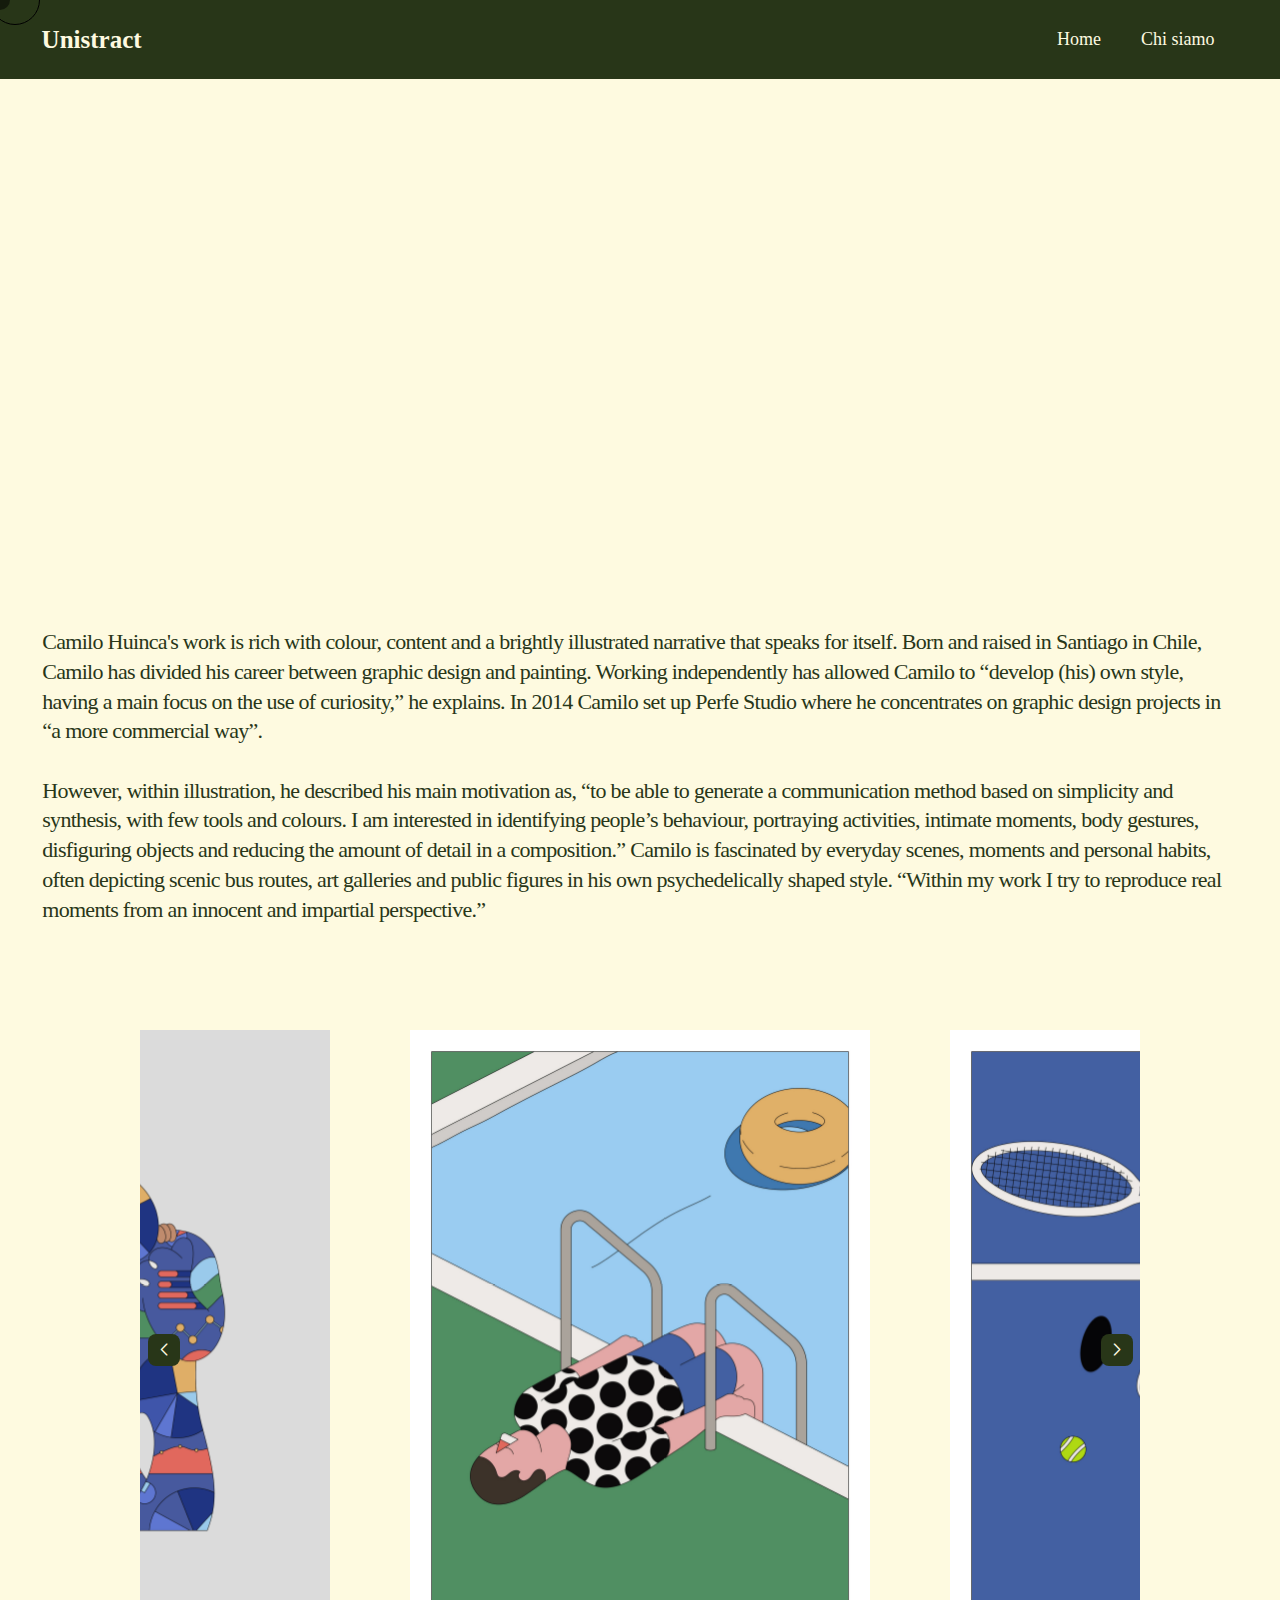
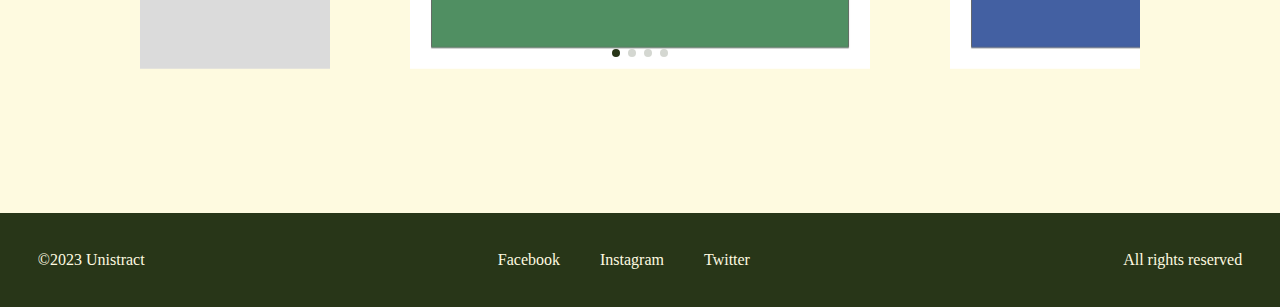
==== html/01-Huinca.html @ f63adc56 "v1" ====
<!DOCTYPE html>
<html lang="en">
<head>
    <meta charset="UTF-8">
    <meta http-equiv="X-UA-Compatible" content="IE=edge">
    <meta name="viewport" content="width=device-width, initial-scale=1.0">
    <link rel="preconnect" href="https://fonts.googleapis.com">
    <link rel="preconnect" href="https://fonts.gstatic.com" crossorigin>
    <!-- <script src="https://code.jquery.com/jquery-3.6.0.min.js"></script> JQUERY IN CLOUD -->


    <script src="/js/main.js"></script>
    <link rel="stylesheet" href="/css/style.css">
    <link rel="stylesheet" href= "/css/swiper-bundle.min.css">
    <link rel="stylesheet" href="/sass/style3.css">
    <title>Document</title>
 </head>
 <body>
    <div class="cursor"></div>
    <div class="cursor2"></div>
    <header class="container">
        <div class="logo">
            <a href="/index.html">Unistract</a>
        </div>
    
        <nav>
            <ul>
                <li><a href="#">Home</a></li>
                <li><a href="#">Chi siamo</a></li>
            </ul>
        </nav>
    </header>

    <main>
    <section class="titolo-artista">
        <img src="/immagini/01-huinca/huinca.png"
        <h1>Camillo<br>Huinca</h1>
     </section>
     <section class="grosso-paragrafo">
        <p>Camilo Huinca's work is rich with colour, content and a brightly illustrated narrative that speaks for itself. Born and raised in Santiago in Chile, Camilo has divided his career between graphic design and painting. Working independently has allowed Camilo to “develop (his) own style, having a main focus on the use of curiosity,” he explains. In 2014 Camilo set up Perfe Studio where he concentrates on graphic design projects in “a more commercial way”.<br><br> However, within illustration, he described his main motivation as, “to be able to generate a communication method based on simplicity and synthesis, with few tools and colours. I am interested in identifying people’s behaviour, portraying activities, intimate moments, body gestures, disfiguring objects and reducing the amount of detail in a composition.” Camilo is fascinated by everyday scenes, moments and personal habits, often depicting scenic bus routes, art galleries and public figures in his own psychedelically shaped style. “Within my work I try to reproduce real moments from an innocent and impartial perspective.”</p>
      </section>
      <section class="section2 slider-section">
        <div class="container2 slider-column">
          <div class="swiper swiper-slider">
            <div class="swiper-wrapper">
              <img class="swiper-slide" src="/immagini/01-huinca/1.png" alt="Swiper">
              <img class="swiper-slide" src="/immagini/01-huinca/2.png" alt="Swiper">
              <img class="swiper-slide" src="/immagini/01-huinca/3.png" alt="Swiper">
              <img class="swiper-slide" src="/immagini/01-huinca/4.png" alt="Swiper">

            </div>
            <span class="swiper-pagination"></span>
            <span class="swiper-button-prev"></span>
            <span class="swiper-button-next"></span>
          </div>
        </div>
      </section>

    </main>


    
    <footer>
     <footer class="footer-container">
      <div class="Copyright">
        <h3>©2023 Unistract</h3>
      </div>
      <nav>
        <ul>
            <li><a href="#" target="_blank">Facebook</a></li>
            <li><a href="#" target="_blank">Instagram</a></li>
            <li><a href="#" target="_blank">Twitter</a></li>
        </ul>
      </nav>
      <div class="Copyright2">
        <h3>All rights reserved</h3>
      </div>
     </footer>
    </footer>
    
</body>

<script type="text/javascript" src="/js/slick.min.js"></script>
<script src="/js/swiper-bundle.min.js"></script>
<script src="/js/swiper-mio.js"></script>

</html>
---- css/style.css ----
::selection {
  background-color: rgb(12, 12, 12);
  color:rgb(240, 233, 233) 
}

html {
  cursor: none;
}

a:hover {
  cursor: none;
}

.cursor {
  width: 50px;
  height: 50px;
  border-radius: 100%;
  border: 1px solid black;
  transition: all 200ms ease-out;
  position: fixed;
  pointer-events: none;
  left: 0;
  top: 0;
  transform: translate(calc(-50% + 15px), -50%);
  z-index: 9999;
}

.cursor2 {
  width: 20px;
  height: 20px;
  border-radius: 100%;
  background-color: black;
  opacity: .5;
  position: fixed;
  transform: translate(-50%, -50%);
  pointer-events: none;
  transition: width .3s, height .3s, opacity .3s;
  z-index: 9998;
}

.cursorinnerhover {
  width: 50px;
  height: 50px;
  opacity: .5;
  
}

.hover {
  background-color: #fcc36f;
  transition: transform .12s;
  opacity: 0.5;
  pointer-events: none;

}



/*.card:hover .image .hover {
  background-color: #fcc36f;
  pointer-events: auto;

}*/



/* Funziona SOLO su Firefox */
* {
  scrollbar-width: none;
  /* scrollbar-width: auto;*/
  /* scrollbar-gutter: stable both-edges;*/
   /*scrollbar-color: #283618 #ebe3b4;;*/
  
}

/* Funziona su Chrome, Edge, e Safari */
*::-webkit-scrollbar {
  width: 16px;
}

*::-webkit-scrollbar-track {
  background: #283618;
}

*::-webkit-scrollbar-thumb {
  background-color: #FEFAE0;
  border-radius: 30px;
  border: 4px solid #283618;
}

body{
margin:0px;
background-color:#FEFAE0;
}

header {
  align-items: center;
  display: flex;
  justify-content: space-between;
  background-color: #283618;
  padding: 2%;
}

header div.logo {
  display: flex;
  align-items: center;
}

header div.logo a{
  color: #FEFAE0;
  font-family: 'Poppins';
  font-weight: 700;
  margin: 0 0 0 16px;
  font-size: 25px;
  display: flex;
}

header div.logo a:hover{
  color:#85D32C;
}

header a {
  font-family: 'Poppins';
  font-weight: 500;
  text-decoration: none;
  font-size: 18px;
  color: #FEFAE0;
}

header a:hover {
  font-family: 'Poppins';
  text-decoration: none;
  color:#85D32C;
}

header ul {
  margin: 0%;
  list-style-type: none;
  display: flex;
  align-items: center;
}

header li {
  display: inline-block;
  padding: 0 40px 0 0;  /* prima cifra top seconda cifra right terza bottom quarta top */
}

section.titolo {
padding: 2%;
font-size: 115px;
font-family: 'Poppins';
font-weight: 700;
color: #283618;
line-height: 155%;
letter-spacing: -9px;
opacity: 0;
animation: text-in 1.2s ease-in-out forwards;
}

@keyframes text-in {
from {
  opacity: 0;
  transform: translateX(-70%);
}
to {
  opacity: 1;
  transform: translateX(0);
}
}

.grid, .card {
max-width: 1200px;
margin: auto; /* centro l'elemento nella pagina */
padding: 10px;

}

.grid {
margin: 60px auto;
display: grid;
grid-template-columns: repeat(auto-fit, minmax(350px, 1fr));
/* grid-template-columns: 1fr 1fr 1fr; */
gap: 100px;


}

.grid{
color:#283618;
font-weight: 500;
}

.grid h2 {
padding: 0%;
margin: 5% 0 0 0;
font-size: 40px;
font-family: 'Poppins';
font-weight: 500;
line-height: 155%;
letter-spacing: -1px;
text-align: center;

}

.grid :hover {
color:#85D32C;
}

.card {
transition: transform 0.23s ease-in-out, opacity 0.5s ease-in-out; /*durata animazione zoom card e durata opacità reveal delle card*/
transform-origin: center;
position: relative;
opacity: 0; /* Inizialmente impostiamo l'opacità a 0 */

}

.card:hover {
transform: scale(1.05);

}

.card img {
max-width: 100%;
position: relative;

}

/* Aggiungiamo una classe "appear" alle card quando si scorre la pagina */
.card.appear {
opacity: 1;
}

main {
/*background-color: rgb(226, 4, 4);*/
margin: 0 0 80px 0;
}

footer {
  max-width:100% ;
align-items: center;
display: flex;
justify-content: space-between;
background-color: #283618;
padding: 1.5%;
}

footer div.Copyright {

display: flex;
align-items: center;
}

.footer-container{
width: 100%;
}

footer a, footer h3 {
font-family: 'Poppins';
font-weight: 400;
text-decoration: none;
font-size: 16px;
color: #FEFAE0;
}

footer a:hover {
font-family: 'Poppins';
text-decoration: none;
color:#85D32C;
}

footer ul {
margin: 0%;
list-style-type: none;
display: flex;
align-items: center;
text-align: center;

margin: 0px 0px 0px 20px;
}

footer li {
display: inline-block;
padding: 0 40px 0 0;
}

@media (max-width:1200px) {
  html {
    cursor: default;
  }
  
  a:hover {
    cursor: pointer;
  }
  
  .cursor {
    opacity: 0;
  }
  
  .cursor2 {
    opacity: 0;
  }
  
  .cursorinnerhover {
    opacity: 0;
    
  }
  
  .hover {
    opacity: 0;
  
  }
}

@media (max-width: 1050px) { /* se la finestra ha una larghezza minore di 400px, fai lo sfondo verde. Questa istruzione sovrascrive la precedente, se la cancello lo sfondo sarà sempre giallo */
.grid {
 background-color: aqua;
}
section.titolo {
  padding: 2%;
  font-size: 99px;
  line-height: 155%;
  letter-spacing: -9px;
  }
  
.testo h2 {
font-size:35px;
}
}

@media (max-width: 950px) { /* se la finestra ha una larghezza minore di 400px, fai lo sfondo verde. Questa istruzione sovrascrive la precedente, se la cancello lo sfondo sarà sempre giallo */
.grid {
    background: chartreuse;
}
section.titolo {
  padding: 2%;
  font-size: 92px;
  line-height: 155%;
  letter-spacing: -9px;
  }
.testo h2 {
  font-size:34px;
 }

/*header {
    flex-direction: column;
    gap: 10px;
} */
}

@media (max-width: 875px) { /* se la finestra ha una larghezza minore di 400px, fai lo sfondo verde. Questa istruzione sovrascrive la precedente, se la cancello lo sfondo sarà sempre giallo */
.grid {
    background: rgb(255, 0, 170);
    grid-template-columns: repeat(auto-fit, minmax(450px, 1fr));
}
section.titolo {
  padding: 2%;
  font-size: 105px;
  line-height: 155%;
  letter-spacing: -9px;
  }
.testo h2 {
  font-size:42px;
 }

}
 
@media (max-width: 835px) { /* se la finestra ha una larghezza minore di 400px, fai lo sfondo verde. Questa istruzione sovrascrive la precedente, se la cancello lo sfondo sarà sempre giallo */
  .grid {
      background: rgb(0, 89, 255);
      grid-template-columns: repeat(auto-fit, minmax(350px, 1fr));
  }

  .grid h2 {
    font-size:42px;
   }
   header {
    padding: 4%;
  }
  
  header div.logo a{
    margin: 0 0 0 1px;
    font-size: 25px;

  }
  
  header a {
    font-size: 16px;
  }
  
  header li {
    padding: 0 29px 0 0;  /* prima cifra top seconda cifra right terza bottom quarta top */
  }
  header ul{
    padding: 0%;

    margin: 0px -8px 0px 0px;
  }
  
  footer {
  padding: 1.5%;
  }
  
  footer a, footer h3 {
  font-size: 13px;
  }
  
  footer ul {
  margin: 0%;
  margin: 0px 0px 0px 20px;

  }
  
  footer li {
  padding: 0 20px 0 0;

  }




  }

  @media (max-width: 630px) {
    .grid{
     background: rgb(175, 8, 226);;
    }
    .card {
      width:75%;
     }
     .grid h2 {
      font-size:36px;
     }
     section.titolo {
      padding: 2%;
      font-size: 101px;
      line-height: 155%;
      letter-spacing: -7px;

      }
      footer {
        padding: 2.5%;
        }
        
        footer a, footer h3 {
        font-size: 13px;
        }
        
        footer ul {
        margin: 0%;
        margin: 0px 0px 0px 20px;
      
        }
        
        footer li {
        padding: 0 20px 0 0;
      
        }
      
     
  }

  @media (max-width: 585px) {
    .grid{
     background: rgb(0, 255, 76);;
    }
    .card {
      width:75%;
     }
     .grid h2 {
      font-size:28px;
     }
     section.titolo {
      padding: 2%;
      font-size: 77px;
      line-height: 155%;
      letter-spacing: -7px;

      }
      footer {
        padding: 2.5%;
        }
        
        footer a, footer h3 {
        font-size: 9px;
        }
        
        footer ul {
        margin: 0%;
        margin: 0px 0px 0px 20px;
      
        }
        
        footer li {
        padding: 0 20px 0 0;
      
        }
        .Copyright2 h3{
          margin: 0px 1px 0px 0px;

        }
  }
  

   
   @media (max-width: 430px) { /* se la finestra ha una larghezza minore di 400px, fai lo sfondo verde. Questa istruzione sovrascrive la precedente, se la cancello lo sfondo sarà sempre giallo */
    .grid {
        background: rgb(255, 153, 0);
        grid-template-columns: repeat(auto-fit, minmax(350px, 1fr));
        padding: 0% 0 0 0;
    }
    section.titolo {
      padding: 2%;
      font-size: 70px;
      line-height: 155%;
      letter-spacing: -7px;

      }
      .grid h2 {
        font-size:32px;
       }
       .card {
        width:73%;
       }
       
       header {
        padding: 5%;
      }
      
      header div.logo a{
        margin: 0 0 0 1px;
        font-size: 25px;

      }
      
      header a {
        font-size: 14px;
      }
      
      header li {
        padding: 0 20px 0 0;  /* prima cifra top seconda cifra right terza bottom quarta top */
      }
      header ul{
        padding: 0%;

        margin: 0px -8px 0px 0px;
      }
      footer {
        padding: 2.5%;
        }
        
        footer a, footer h3 {
        font-size: 8px;
        }
        
        footer ul {
        margin: 0%;
          margin: 0px 0px 0px -14px;
      
        }
        
        footer li {
          margin: 0px 0px 0px 20px;
          padding: 0 0px 0 0;

      
        }
        .Copyright2 h3{
          margin: 0px 1px 0px 0px;
   
        }

      }


     @media (max-width: 383px) { /* se la finestra ha una larghezza minore di 400px, fai lo sfondo verde. Questa istruzione sovrascrive la precedente, se la cancello lo sfondo sarà sempre giallo */
      .grid {
          background: rgb(255, 0, 0);
          grid-template-columns: repeat(auto-fit, minmax(350px, 1fr));
          gap:70px;

 
      }
      section.titolo {
        padding: 2%;
        font-size: 62px;
        line-height: 155%;
        letter-spacing: -6px;
        }
      .grid h2 {
        font-size:32px;
       }
       .card {
        width:80%;
       }
       header {
        padding: 5%;
      }
      
      header div.logo a{
        margin: 0 0 0 1px;
        font-size: 23px;

      }
      
      header a {
        font-size: 14px;
      }
      
      header li {
        padding: 0 20px 0 0;  /* prima cifra top seconda cifra right terza bottom quarta top */
      }
      header ul{
        padding: 0%;

        margin: 0px -8px 0px 0px;
      }
      footer {
        padding: 2.5%;
        }
        
        footer a, footer h3 {
        font-size: 6px;
        }
        
        footer ul {
          margin: 0%;
            margin: 0px 0px 0px -14px;
        
          }
          
          footer li {
            margin: 0px 0px 0px 20px;
            padding: 0 0px 0 0;
          }
        .Copyright2 h3{
          margin: 0px 1px 0px 0px;
   
        }
      }

/*----------------------------------------------------------------------
------------------------------------------------------------------------
------------------------------------------------------------------------
----------------------------------------------------------------------*/

/* pagina illustratori */




.titolo-artista   {
overflow: hidden;
display: flex; /* Aggiunge il modello di box-flex */
align-items: center; /* Allinea verticalmente al centro */
margin: 70px 0px 0px 0px;
padding: 1%;
font-size: 130px;
font-family: 'Poppins';
font-weight: 700;
color: #283618;
line-height: 100%;
letter-spacing: -6px;
opacity: 0;
animation: text-in 1.2s ease-in-out forwards;


/* opacity: 0; */
/* animation: text-in 1.2s ease-in-out forwards; */

}

.titolo-artista img {


  max-width: 100%;
  padding: 2%;
  float: left; /* Posizionamento a sinistra */
  margin: 0px 20px 0px 0px; /* Aggiusta lo spazio tra l'immagine e il testo */
  /* opacity: 0; */
  /* animation: text-in 1.2s ease-in-out forwards; */
   /* background-color: rgb(179, 255, 0); */

}

.titolo-artista h1 {
  margin: 0; /* Rimuove il margine predefinito del titolo */
  
}

.grosso-paragrafo {
 
display: flex; /* Aggiunge il modello di box-flex */
 align-items: left; /* Allinea verticalmente al centro */
 padding: 3.3%;
 font-size: 22px;
 font-family: 'Poppins';
 font-weight: 500;
 color: #283618;
 line-height: 135%;
 letter-spacing: -0.7px;
 transition: opacity 0.5s ease-in-out;
 opacity: 1;

}

/* @media screen and (max-width: 600px) {
  .titolo-artista {
    display: flex;
    flex-direction: column;
    align-items: center;
    font-size: 100px;
    text-align: center;
    line-height: 93%;
    background-color: #fcc36f;
    margin: 30px 0 50px 0;
  }

  
  .titolo-artista img {
    margin: 0 0 20px ;
  }
} */

    @media (max-width: 1055px) {
      main{
        background-color: darkgreen;
      }
      .titolo-artista {
        overflow: hidden;
        display: flex; /* Aggiunge il modello di box-flex */
        align-items: center; /* Allinea verticalmente al centro */
        margin: 70px 0px 0px 0px;
        padding: 1%;
        font-size: 105px;
        line-height: 100%;
        letter-spacing: -5px;
  

    }
    
     
      .titolo-artista img {
        width: 390px;
        padding: 2%;
        float: left; /* Posizionamento a sinistra */
        margin: 0px 20px 0px 0px; /* Aggiusta lo spazio tra l'immagine e il testo */
        /* opacity: 0; */
        /* animation: text-in 1.2s ease-in-out forwards; */
         /* background-color: rgb(179, 255, 0); */
      
      }
    }
 
    @media (max-width: 950px) {
      main{
        background-color: rgb(255, 0, 0);
      }
      .titolo-artista {
        overflow: hidden;
        display: flex; /* Aggiunge il modello di box-flex */
        align-items: center; /* Allinea verticalmente al centro */
        margin: 70px 0px 0px 0px;
        padding: 1%;
        font-size: 100px;
        line-height: 100%;
        letter-spacing: -5px;
  

    }
    
     
      .titolo-artista img {
        width: 320px;
        padding: 2%;
        float: left; /* Posizionamento a sinistra */
        margin: 0px 20px 0px 0px; /* Aggiusta lo spazio tra l'immagine e il testo */
        /* opacity: 0; */
        /* animation: text-in 1.2s ease-in-out forwards; */
         /* background-color: rgb(179, 255, 0); */
      
      }
      .grosso-paragrafo {
 
         display: flex; /* Aggiunge il modello di box-flex */
         align-items: left; /* Allinea verticalmente al centro */
         padding: 3.3%;
         font-size: 19px;
         line-height: 135%;
         letter-spacing: -0.5px;

        }
    }
    @media (max-width: 835px) {
      main{
        background-color: rgb(123, 255, 0);
      }
      .titolo-artista {
        overflow: hidden;
        display: flex; /* Aggiunge il modello di box-flex */
        align-items: center; /* Allinea verticalmente al centro */
        margin: 70px 0px 0px 0px;
        padding: 1%;
        font-size: 80px;
        line-height: 100%;
        letter-spacing: -5px;
  

    }
    
     
      .titolo-artista img {
        width: 270px;
        padding: 2%;
        float: left; /* Posizionamento a sinistra */
        margin: 0px 20px 0px 0px; /* Aggiusta lo spazio tra l'immagine e il testo */
        /* opacity: 0; */
        /* animation: text-in 1.2s ease-in-out forwards; */
         /* background-color: rgb(179, 255, 0); */
      
      }
      .grosso-paragrafo {
 
         display: flex; /* Aggiunge il modello di box-flex */
         align-items: left; /* Allinea verticalmente al centro */
         padding: 3.3%;
         font-size: 15px;
         line-height: 135%;
         letter-spacing: -0.5px;

        }
    }
    
    
    @media (max-width: 655px) {
      main{
        background-color: rgb(255, 0, 119);
      }
      .titolo-artista {
        display: flex;
        flex-direction: column;
        align-items: center;
        font-size: 70px;
        text-align: center;
        line-height: 93%;
        margin: 30px 0 30px 0;
      }
    
      
      .titolo-artista img {
        margin: 0 0 15px ;
        width: 290px;
        padding: 2%;
        float: left; /* Posizionamento a sinistra */

      }
    }
  
    @media (max-width: 585px) {
      main{
        background-color: rgb(0, 47, 255);
      }
    }
    
  

    @media (max-width: 430px) { /* se la finestra ha una larghezza minore di 400px, fai lo sfondo verde. Questa istruzione sovrascrive la precedente, se la cancello lo sfondo sarà sempre giallo */
      main{
        background-color: rgb(0, 204, 255);
      }
    }
  
  
    @media (max-width: 383px) { /* se la finestra ha una larghezza minore di 400px, fai lo sfondo verde. Questa istruzione sovrascrive la precedente, se la cancello lo sfondo sarà sempre giallo */
      main{
        background-color: rgb(178, 84, 221);
      }
      .titolo-artista {
        display: flex;
        flex-direction: column;
        align-items: center;
        font-size: 59px;
        text-align: center;
        line-height: 90%;
        margin: 30px 0 30px 0;
      }
    
      
      .titolo-artista img {
        margin: 0 0 5px ;
        width: 220px;
        padding: 2%;
        float: left; /* Posizionamento a sinistra */

      }
    }
---- sass/style3.css ----
@charset "UTF-8";
:root {
  --white-100: #FEFAE0;
  --white-200: hsl(206, 5%, 90%);
  --white-300: hsl(206, 5%, 80%);
  --white-400: hsl(206, 5%, 65%);
  --white-500: hsl(206, 5%, 45%);
  --black-100: hsl(210, 20%, 10%);
  --black-200: hsl(210, 20%, 8%);
  --black-300: #283618;
  --black-400: hsl(210, 20%, 4%);
  --black-500: hsl(0, 0%, 0%);
}

*,
*::before,
*::after {
  padding: 0;
  margin: 0;
  box-sizing: border-box;
  list-style: none;
  list-style-type: none;
  text-decoration: none;
  -webkit-font-smoothing: antialiased;
  -moz-osx-font-smoothing: grayscale;
  text-rendering: optimizeLegibility;
}

.swiper-button-next:hover, .swiper-button-prev:hover {
  cursor: none;
}

a,
button {
  -webkit-user-select: none;
     -moz-user-select: none;
          user-select: none;
  border: none;
  outline: none;
  background: none;
}

img {
  display: block;
  max-width: 100%;
  height: auto;
  -o-object-fit: cover;
     object-fit: cover;
  image-rendering: -webkit-optimize-contrast;
  image-rendering: -moz-crisp-edges;
  image-rendering: crisp-edges;
}

.section2 {
  margin: 0 auto;
  padding-block: 4rem;
}

.container2 {
  max-width: 65rem;
  height: auto;
  margin-inline: auto;
  padding-inline: 1.25rem;
}

.swiper-pagination-bullet {
  background-color: #283618;
}

.swiper-pagination-bullet:hover {
  cursor: none;
}

.swiper-button-next::after, .swiper-button-prev::after {
  display: flex;
  align-items: center;
  justify-content: center;
  font-size: 0.75rem;
  font-weight: 800;
  padding: 1rem;
  width: 2rem;
  height: 2rem;
  opacity: 1;
  border-radius: 25%;
  color: #FEFAE0;
  background: #283618;
}

@media (max-width: 1025px) {
  .container2 {
    max-width: 35rem;
    padding-inline: 1.25rem;
  }
}
@media (max-width: 1025px) {
  .container2 {
    max-width: 30rem;
    padding-inline: 1.25rem;
  }
}
@media (max-width: 430px) { /* se la finestra ha una larghezza minore di 400px, fai lo sfondo verde. Questa istruzione sovrascrive la precedente, se la cancello lo sfondo sarà sempre giallo */
  .container2 {
    max-width: 65rem;
    padding-inline: 1.25rem;
  }
}/*# sourceMappingURL=style3.css.map */
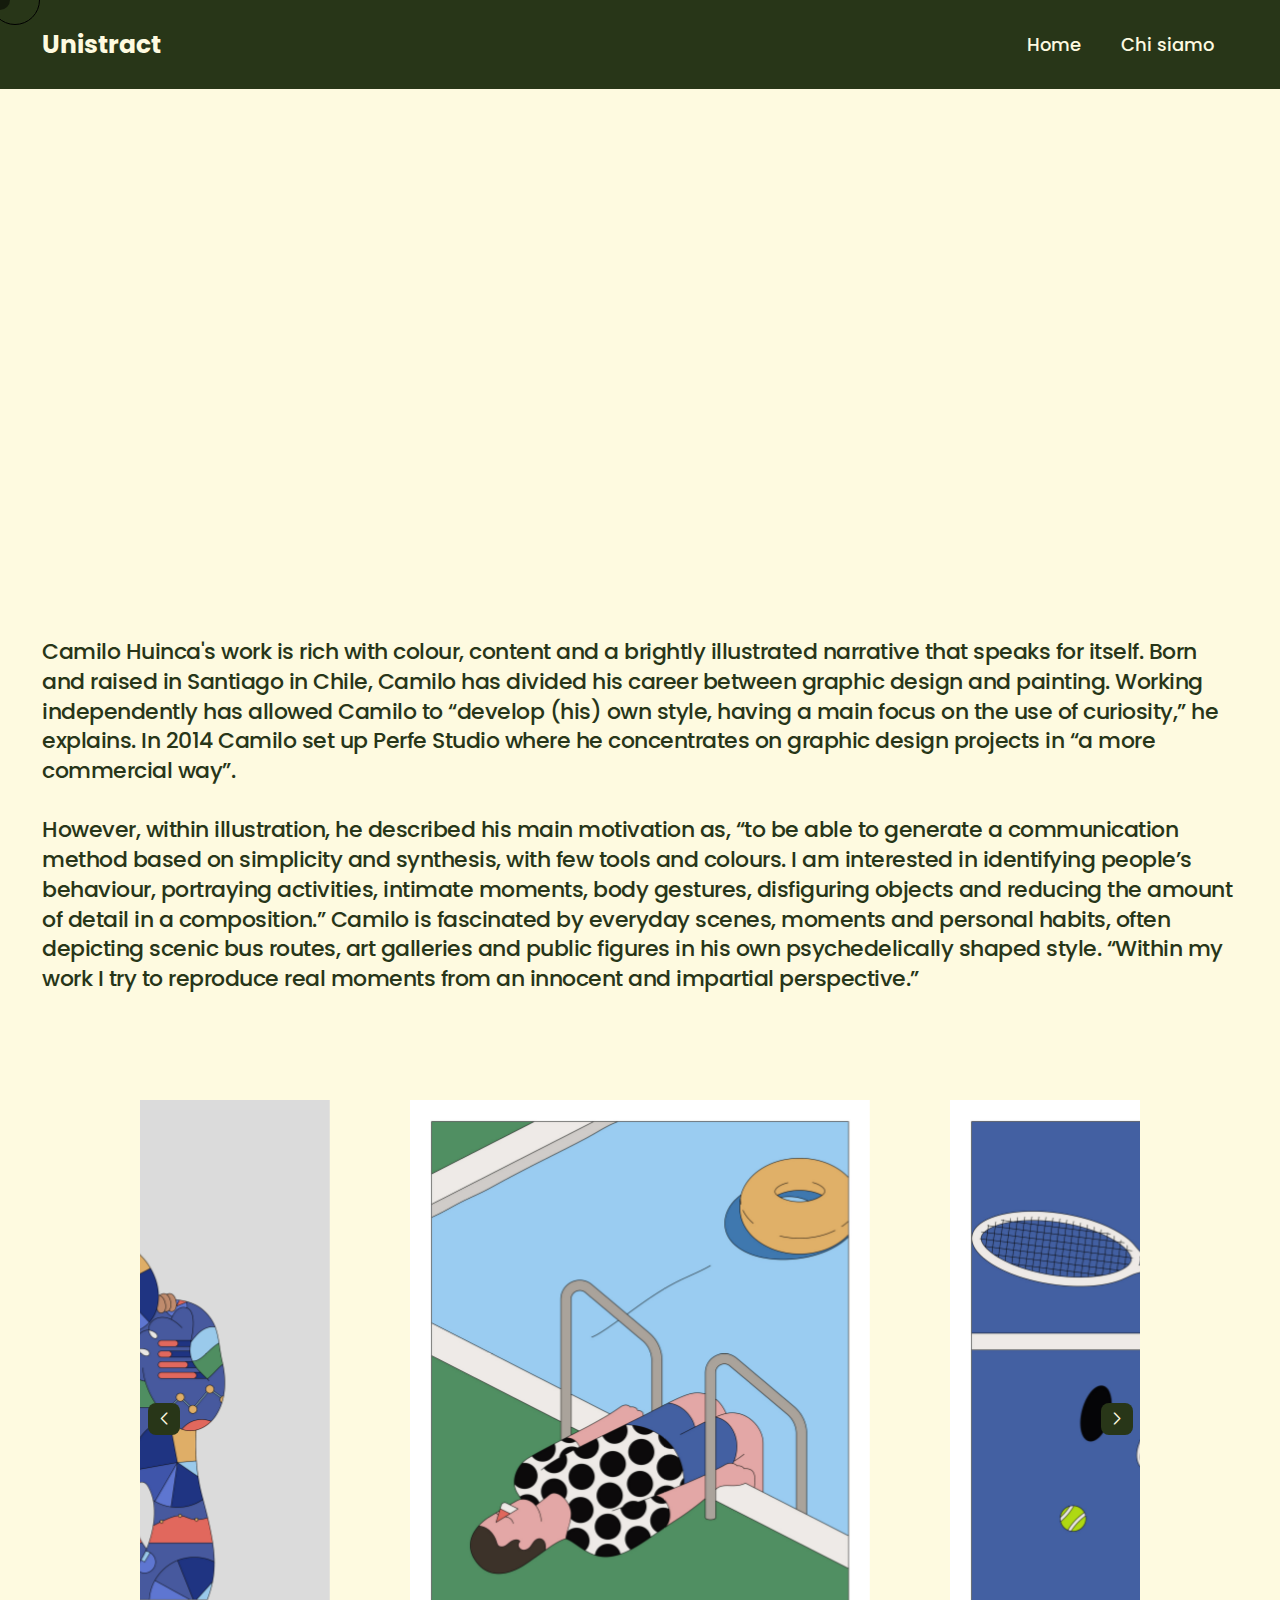
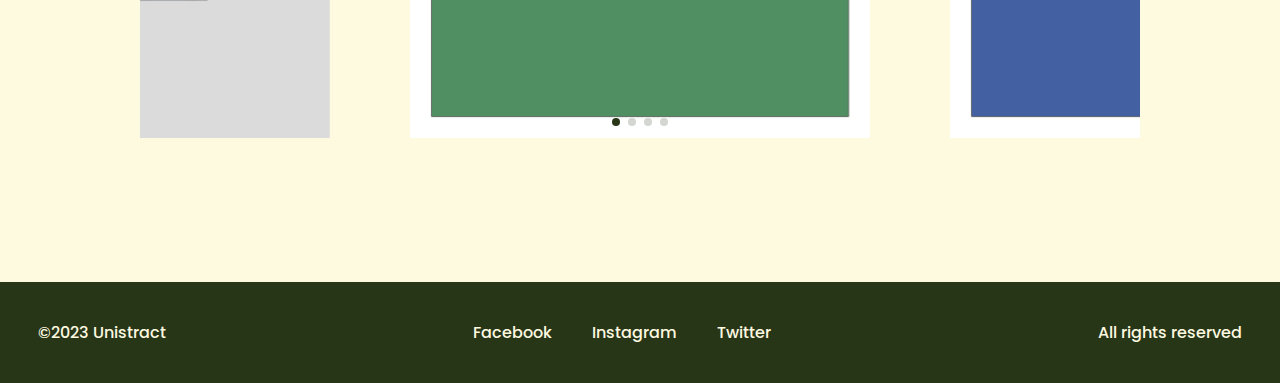
==== commit 8561f67a: "sito versione finale" ====
--- a/html/01-Huinca.html
+++ b/html/01-Huinca.html
@@ -9,10 +9,10 @@
     <!-- <script src="https://code.jquery.com/jquery-3.6.0.min.js"></script> JQUERY IN CLOUD -->
 
 
-    <script src="/js/main.js"></script>
-    <link rel="stylesheet" href="/css/style.css">
-    <link rel="stylesheet" href= "/css/swiper-bundle.min.css">
-    <link rel="stylesheet" href="/sass/style3.css">
+    <script src="../js/main.js"></script>
+    <link rel="stylesheet" href="../css/style.css">
+    <link rel="stylesheet" href= "../css/swiper-bundle.min.css">
+    <link rel="stylesheet" href="../sass/style3.css">
     <title>Document</title>
  </head>
  <body>
@@ -20,20 +20,20 @@
     <div class="cursor2"></div>
     <header class="container">
         <div class="logo">
-            <a href="/index.html">Unistract</a>
+            <a href="../index.html">Unistract</a>
         </div>
     
         <nav>
             <ul>
-                <li><a href="#">Home</a></li>
-                <li><a href="#">Chi siamo</a></li>
+                <li><a href="../index.html">Home</a></li>
+                <li><a href="07-chisiamo.html">Chi siamo</a></li>
             </ul>
         </nav>
     </header>
 
     <main>
     <section class="titolo-artista">
-        <img src="/immagini/01-huinca/huinca.png"
+        <img src="../immagini/01-huinca/huinca.png">
         <h1>Camillo<br>Huinca</h1>
      </section>
      <section class="grosso-paragrafo">
@@ -43,10 +43,10 @@
         <div class="container2 slider-column">
           <div class="swiper swiper-slider">
             <div class="swiper-wrapper">
-              <img class="swiper-slide" src="/immagini/01-huinca/1.png" alt="Swiper">
-              <img class="swiper-slide" src="/immagini/01-huinca/2.png" alt="Swiper">
-              <img class="swiper-slide" src="/immagini/01-huinca/3.png" alt="Swiper">
-              <img class="swiper-slide" src="/immagini/01-huinca/4.png" alt="Swiper">
+              <img class="swiper-slide" src="../immagini/01-huinca/1.png" alt="Swiper">
+              <img class="swiper-slide" src="../immagini/01-huinca/2.png" alt="Swiper">
+              <img class="swiper-slide" src="../immagini/01-huinca/3.png" alt="Swiper">
+              <img class="swiper-slide" src="../immagini/01-huinca/4.png" alt="Swiper">
 
             </div>
             <span class="swiper-pagination"></span>
@@ -80,8 +80,8 @@
     
 </body>
 
-<script type="text/javascript" src="/js/slick.min.js"></script>
-<script src="/js/swiper-bundle.min.js"></script>
-<script src="/js/swiper-mio.js"></script>
+<script type="text/javascript" src="../js/slick.min.js"></script>
+<script src="../js/swiper-bundle.min.js"></script>
+<script src="../js/swiper-mio.js"></script>
 
 </html>--- a/css/style.css
+++ b/css/style.css
@@ -1,3 +1,5 @@
+@import url(font.css);
+
 ::selection {
   background-color: rgb(12, 12, 12);
   color:rgb(240, 233, 233) 
@@ -107,8 +109,8 @@
 
 header div.logo a{
   color: #FEFAE0;
-  font-family: 'Poppins';
-  font-weight: 700;
+  font-family: "cocco";
+  font-weight: bold;
   margin: 0 0 0 16px;
   font-size: 25px;
   display: flex;
@@ -119,15 +121,15 @@
 }
 
 header a {
-  font-family: 'Poppins';
-  font-weight: 500;
+  font-family: "cocco";
+  font-weight: medium;
   text-decoration: none;
   font-size: 18px;
   color: #FEFAE0;
 }
 
 header a:hover {
-  font-family: 'Poppins';
+  font-family: "cocco";
   text-decoration: none;
   color:#85D32C;
 }
@@ -147,14 +149,18 @@
 section.titolo {
 padding: 2%;
 font-size: 115px;
-font-family: 'Poppins';
-font-weight: 700;
 color: #283618;
 line-height: 155%;
 letter-spacing: -9px;
 opacity: 0;
 animation: text-in 1.2s ease-in-out forwards;
 }
+
+section.titolo h1 {
+  font-family: "cocco";
+  font-weight: bold;
+
+  }
 
 @keyframes text-in {
 from {
@@ -186,15 +192,15 @@
 
 .grid{
 color:#283618;
-font-weight: 500;
+font-weight: normal;
 }
 
 .grid h2 {
 padding: 0%;
 margin: 5% 0 0 0;
 font-size: 40px;
-font-family: 'Poppins';
-font-weight: 500;
+font-family: "cocco";
+font-weight: normal;
 line-height: 155%;
 letter-spacing: -1px;
 text-align: center;
@@ -254,15 +260,15 @@
 }
 
 footer a, footer h3 {
-font-family: 'Poppins';
-font-weight: 400;
+font-family: "cocco";
+font-weight: normal;
 text-decoration: none;
 font-size: 16px;
 color: #FEFAE0;
 }
 
 footer a:hover {
-font-family: 'Poppins';
+font-family: "cocco";
 text-decoration: none;
 color:#85D32C;
 }
@@ -311,9 +317,7 @@
 }
 
 @media (max-width: 1050px) { /* se la finestra ha una larghezza minore di 400px, fai lo sfondo verde. Questa istruzione sovrascrive la precedente, se la cancello lo sfondo sarà sempre giallo */
-.grid {
- background-color: aqua;
-}
+
 section.titolo {
   padding: 2%;
   font-size: 99px;
@@ -327,9 +331,7 @@
 }
 
 @media (max-width: 950px) { /* se la finestra ha una larghezza minore di 400px, fai lo sfondo verde. Questa istruzione sovrascrive la precedente, se la cancello lo sfondo sarà sempre giallo */
-.grid {
-    background: chartreuse;
-}
+
 section.titolo {
   padding: 2%;
   font-size: 92px;
@@ -348,7 +350,6 @@
 
 @media (max-width: 875px) { /* se la finestra ha una larghezza minore di 400px, fai lo sfondo verde. Questa istruzione sovrascrive la precedente, se la cancello lo sfondo sarà sempre giallo */
 .grid {
-    background: rgb(255, 0, 170);
     grid-template-columns: repeat(auto-fit, minmax(450px, 1fr));
 }
 section.titolo {
@@ -365,7 +366,6 @@
  
 @media (max-width: 835px) { /* se la finestra ha una larghezza minore di 400px, fai lo sfondo verde. Questa istruzione sovrascrive la precedente, se la cancello lo sfondo sarà sempre giallo */
   .grid {
-      background: rgb(0, 89, 255);
       grid-template-columns: repeat(auto-fit, minmax(350px, 1fr));
   }
 
@@ -420,9 +420,7 @@
   }
 
   @media (max-width: 630px) {
-    .grid{
-     background: rgb(175, 8, 226);;
-    }
+
     .card {
       width:75%;
      }
@@ -459,9 +457,7 @@
   }
 
   @media (max-width: 585px) {
-    .grid{
-     background: rgb(0, 255, 76);;
-    }
+
     .card {
       width:75%;
      }
@@ -503,7 +499,6 @@
    
    @media (max-width: 430px) { /* se la finestra ha una larghezza minore di 400px, fai lo sfondo verde. Questa istruzione sovrascrive la precedente, se la cancello lo sfondo sarà sempre giallo */
     .grid {
-        background: rgb(255, 153, 0);
         grid-template-columns: repeat(auto-fit, minmax(350px, 1fr));
         padding: 0% 0 0 0;
     }
@@ -573,7 +568,6 @@
 
      @media (max-width: 383px) { /* se la finestra ha una larghezza minore di 400px, fai lo sfondo verde. Questa istruzione sovrascrive la precedente, se la cancello lo sfondo sarà sempre giallo */
       .grid {
-          background: rgb(255, 0, 0);
           grid-template-columns: repeat(auto-fit, minmax(350px, 1fr));
           gap:70px;
 
@@ -653,12 +647,12 @@
 align-items: center; /* Allinea verticalmente al centro */
 margin: 70px 0px 0px 0px;
 padding: 1%;
-font-size: 130px;
-font-family: 'Poppins';
-font-weight: 700;
+font-size: 96px;
+line-height: 130%;
+letter-spacing: -6px;
+font-family: "cocco";
+font-weight: bold;
 color: #283618;
-line-height: 100%;
-letter-spacing: -6px;
 opacity: 0;
 animation: text-in 1.2s ease-in-out forwards;
 
@@ -692,11 +686,11 @@
  align-items: left; /* Allinea verticalmente al centro */
  padding: 3.3%;
  font-size: 22px;
- font-family: 'Poppins';
- font-weight: 500;
+ font-family: "cocco";
+ font-weight: medium;
  color: #283618;
  line-height: 135%;
- letter-spacing: -0.7px;
+ letter-spacing: -0.5px;
  transition: opacity 0.5s ease-in-out;
  opacity: 1;
 
@@ -721,18 +715,16 @@
 } */
 
     @media (max-width: 1055px) {
-      main{
-        background-color: darkgreen;
-      }
       .titolo-artista {
         overflow: hidden;
         display: flex; /* Aggiunge il modello di box-flex */
         align-items: center; /* Allinea verticalmente al centro */
         margin: 70px 0px 0px 0px;
         padding: 1%;
-        font-size: 105px;
-        line-height: 100%;
-        letter-spacing: -5px;
+        font-size: 87px;
+        line-height: 130%;
+        letter-spacing: -6px;
+
   
 
     }
@@ -751,18 +743,18 @@
     }
  
     @media (max-width: 950px) {
-      main{
-        background-color: rgb(255, 0, 0);
-      }
+
       .titolo-artista {
         overflow: hidden;
         display: flex; /* Aggiunge il modello di box-flex */
         align-items: center; /* Allinea verticalmente al centro */
         margin: 70px 0px 0px 0px;
         padding: 1%;
-        font-size: 100px;
-        line-height: 100%;
+        font-size: 74px;
+        line-height: 130%;
         letter-spacing: -5px;
+
+        
   
 
     }
@@ -790,18 +782,16 @@
         }
     }
     @media (max-width: 835px) {
-      main{
-        background-color: rgb(123, 255, 0);
-      }
+
       .titolo-artista {
         overflow: hidden;
         display: flex; /* Aggiunge il modello di box-flex */
         align-items: center; /* Allinea verticalmente al centro */
         margin: 70px 0px 0px 0px;
         padding: 1%;
-        font-size: 80px;
-        line-height: 100%;
-        letter-spacing: -5px;
+        font-size: 56px;
+        line-height: 130%;
+        letter-spacing: -4px;
   
 
     }
@@ -823,24 +813,23 @@
          align-items: left; /* Allinea verticalmente al centro */
          padding: 3.3%;
          font-size: 15px;
-         line-height: 135%;
+         line-height: 148%;
          letter-spacing: -0.5px;
+         margin: 40px 0px 0px 0px;
 
         }
     }
     
     
     @media (max-width: 655px) {
-      main{
-        background-color: rgb(255, 0, 119);
-      }
+
       .titolo-artista {
         display: flex;
         flex-direction: column;
         align-items: center;
-        font-size: 70px;
+        font-size: 50px;
         text-align: center;
-        line-height: 93%;
+        line-height: 135%;
         margin: 30px 0 30px 0;
       }
     
@@ -855,32 +844,28 @@
     }
   
     @media (max-width: 585px) {
-      main{
-        background-color: rgb(0, 47, 255);
-      }
+
     }
     
   
 
     @media (max-width: 430px) { /* se la finestra ha una larghezza minore di 400px, fai lo sfondo verde. Questa istruzione sovrascrive la precedente, se la cancello lo sfondo sarà sempre giallo */
-      main{
-        background-color: rgb(0, 204, 255);
-      }
+
     }
   
   
     @media (max-width: 383px) { /* se la finestra ha una larghezza minore di 400px, fai lo sfondo verde. Questa istruzione sovrascrive la precedente, se la cancello lo sfondo sarà sempre giallo */
-      main{
-        background-color: rgb(178, 84, 221);
-      }
+
       .titolo-artista {
         display: flex;
         flex-direction: column;
         align-items: center;
-        font-size: 59px;
         text-align: center;
-        line-height: 90%;
         margin: 30px 0 30px 0;
+        line-height: 135%;
+        font-size: 40px;
+        letter-spacing: -2px;
+
       }
     
       
@@ -896,4 +881,137 @@
 
 
 
+
+
+
+    /*----------------------------------------------------------------------
+------------------------------------------------------------------------
+------------------------------------------------------------------------
+----------------------------------------------------------------------*/
+
+/* CHI SIAMO */
+
+
+.chi {
+  padding: 3%;
+  font-size: 95px;
+  color: #283618;
+  line-height: 150%;
+  letter-spacing: -5px;
+  margin: 20px 0px 0px 0px;
+  opacity: 0;
+  animation: text-in 1.2s ease-in-out forwards;
+  }
+  
+  .chi h1 {
+    font-family: "cocco";
+    font-weight: bold;
+  
+    }
+  
+
+
+
+
+
+
+    @media (max-width: 1050px) { /* se la finestra ha una larghezza minore di 400px, fai lo sfondo verde. Questa istruzione sovrascrive la precedente, se la cancello lo sfondo sarà sempre giallo */
+
+      .chi {
+        padding: 2.5%;
+        font-size: 80px;
+        line-height: 155%;
+        letter-spacing: -9px;
+        }
+        
+      }
+      
+      @media (max-width: 950px) { /* se la finestra ha una larghezza minore di 400px, fai lo sfondo verde. Questa istruzione sovrascrive la precedente, se la cancello lo sfondo sarà sempre giallo */
+
+
+
+        .chi {
+          padding: 2.5%;
+          font-size: 77px;
+          line-height: 155%;
+          letter-spacing: -9px;
+          }
+
+      
+
+      }
+      
+      @media (max-width: 875px) { /* se la finestra ha una larghezza minore di 400px, fai lo sfondo verde. Questa istruzione sovrascrive la precedente, se la cancello lo sfondo sarà sempre giallo */
+
+        .chi {
+          padding: 2.5%;
+          font-size: 70px;
+          line-height: 155%;
+          letter-spacing: -9px;
+          margin: 40px 0px 0px 0px;
+          }
+      
+      }
+       
+      @media (max-width: 835px) { /* se la finestra ha una larghezza minore di 400px, fai lo sfondo verde. Questa istruzione sovrascrive la precedente, se la cancello lo sfondo sarà sempre giallo */ 
+
+        .chi {
+          padding: 2.5%;
+          font-size: 55px;
+          line-height: 155%;
+          letter-spacing: -5px;
+          margin: 60px 0px 0px 0px;
+          }
+
+        }
+
+        @media (max-width: 630px) {
+
+          .chi {
+            padding: 2.5%;
+            font-size: 49px;
+            line-height: 155%;
+            letter-spacing: -5px;
+            margin: 60px 0px 0px 0px;
+            }
+        }
+
+        @media (max-width: 585px) {
+
+          .chi {
+            padding: 2.5%;
+            font-size: 40px;
+            line-height: 155%;
+            letter-spacing: -3px;
+            margin: 60px 0px 0px 0px;
+            }
+      }
+        
+      
+         
+         @media (max-width: 430px) { /* se la finestra ha una larghezza minore di 400px, fai lo sfondo verde. Questa istruzione sovrascrive la precedente, se la cancello lo sfondo sarà sempre giallo */
+
+
+        .chi {
+          padding: 2.5%;
+          font-size: 38px;
+          line-height: 155%;
+          letter-spacing: -3px;
+          margin: 60px 0px 0px 0px;
+          }
+            }
+      
+      
+           @media (max-width: 383px) { /* se la finestra ha una larghezza minore di 400px, fai lo sfondo verde. Questa istruzione sovrascrive la precedente, se la cancello lo sfondo sarà sempre giallo */
+
+            .chi {
+              padding: 2.5%;
+              font-size: 30px;
+              line-height: 155%;
+              letter-spacing: -3px;
+              margin: 60px 0px 0px 0px;
+              }
+
+            }
+
   